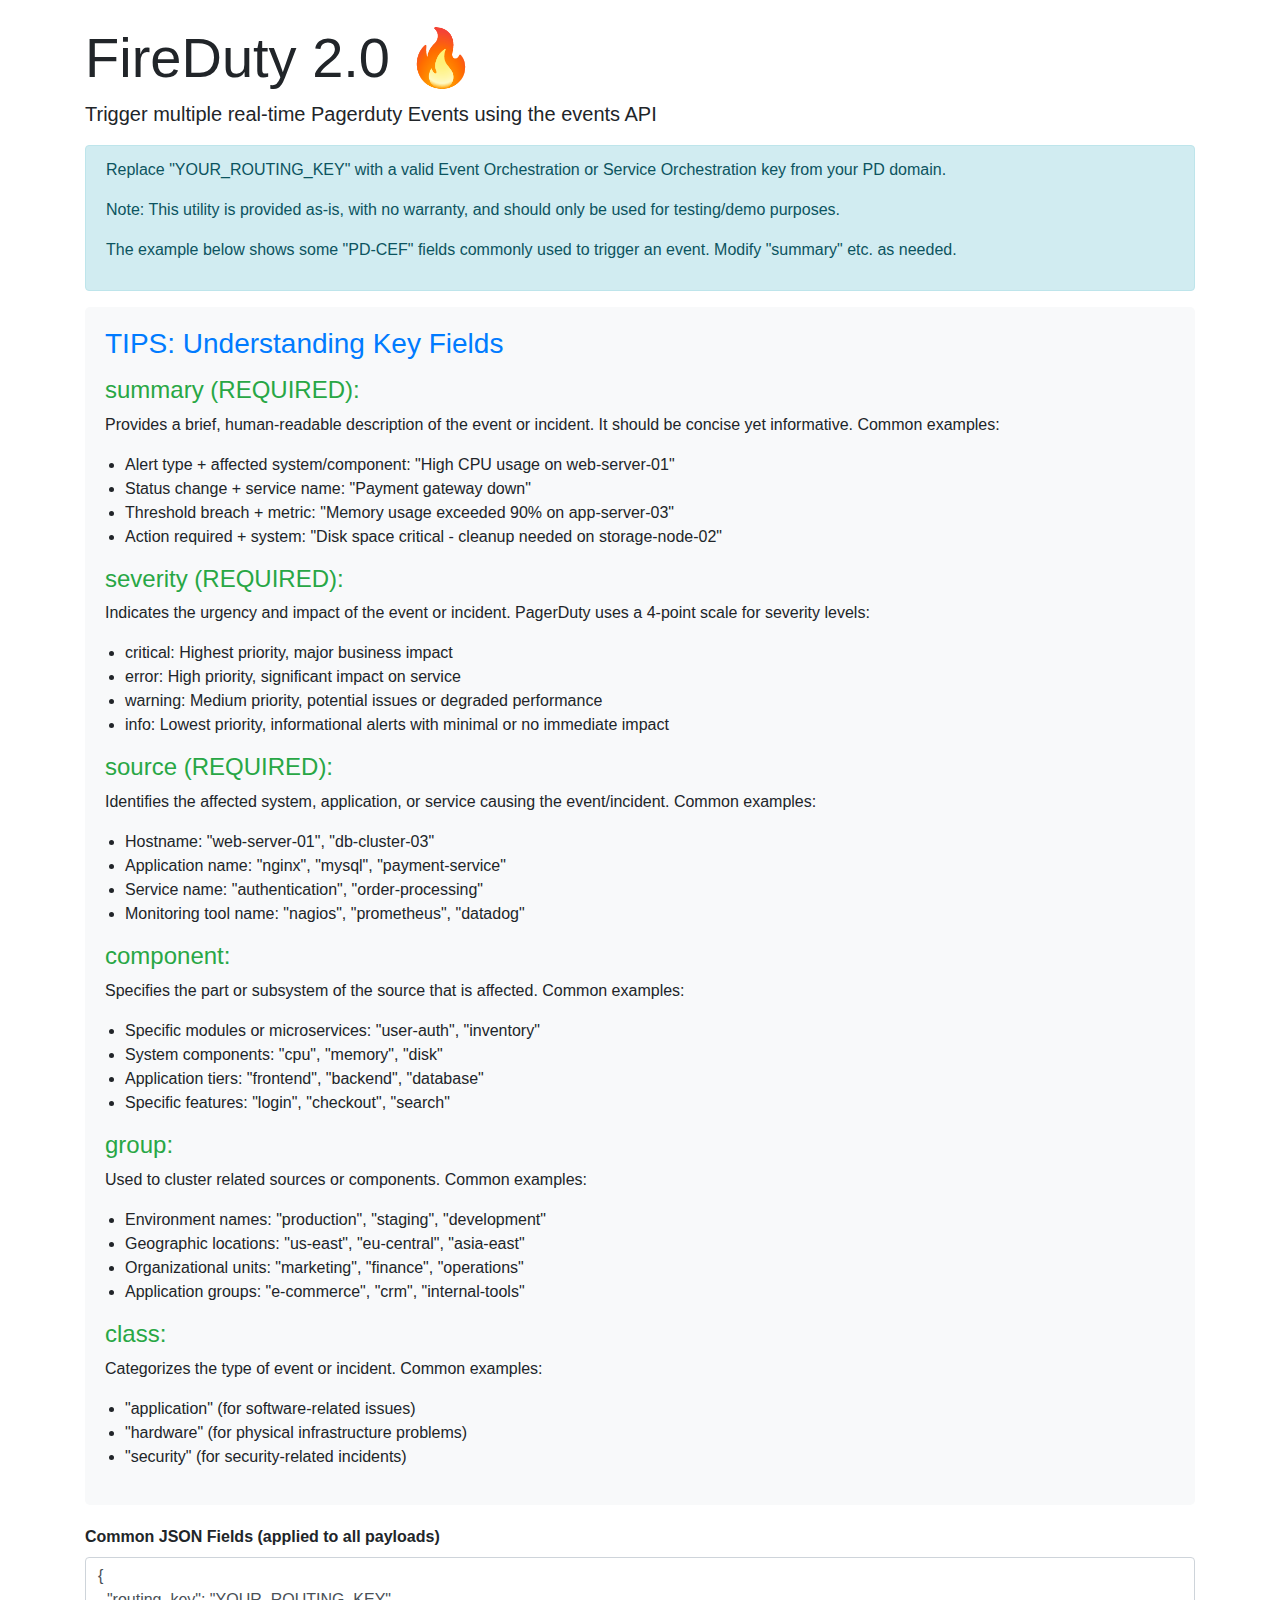
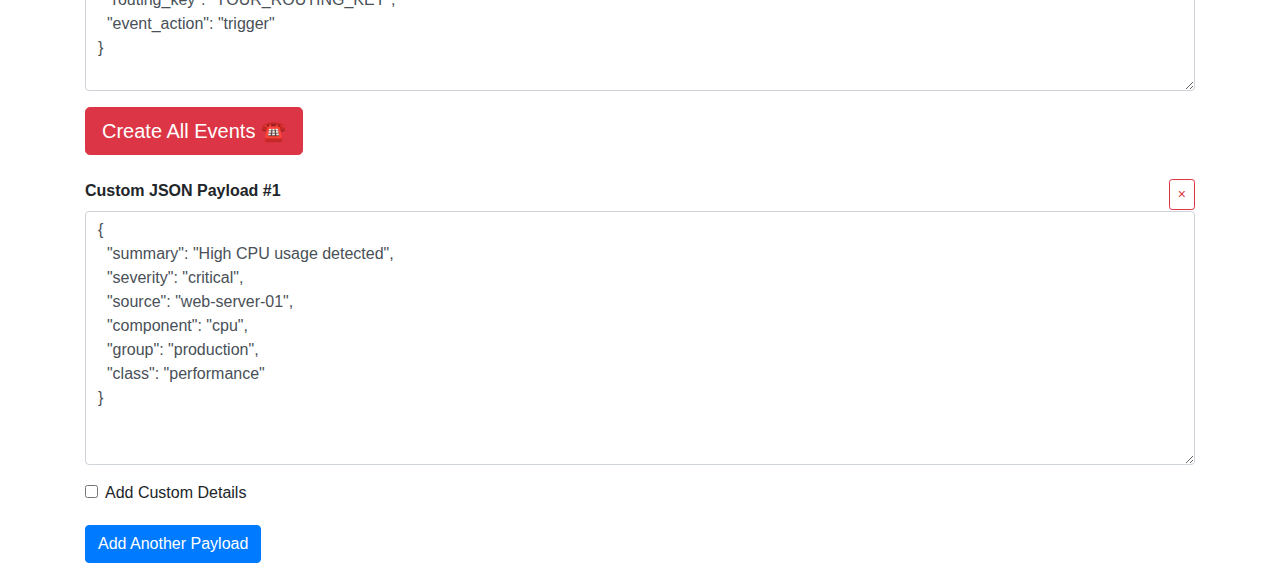
==== docs/index.html @ 9f6e8032 "mv files" ====
<!doctype html>
<html lang="en">
<head>
    <meta charset="utf-8">
    <meta name="viewport" content="width=device-width, initial-scale=1, shrink-to-fit=no">
    <link rel="icon" href="data:image/svg+xml,<svg xmlns=%22http://www.w3.org/2000/svg%22 viewBox=%220 0 100 100%22><text y=%22.9em%22 font-size=%2290%22>🔥</text></svg>">
    <link rel="stylesheet" href="https://cdn.jsdelivr.net/npm/bootstrap@4.0.0/dist/css/bootstrap.min.css" integrity="sha384-Gn5384xqQ1aoWXA+058RXPxPg6fy4IWvTNh0E263XmFcJlSAwiGgFAW/dAiS6JXm" crossorigin="anonymous">
    <style>
        .payload-container { margin-bottom: 20px; position: relative; }
        .remove-payload { position: absolute; top: 0; right: 0; }
        .tips-section { background-color: #f8f9fa; padding: 20px; border-radius: 5px; margin-bottom: 20px; }
        .tips-section h3 { color: #007bff; }
        .tips-section h4 { color: #28a745; margin-top: 15px; }
        .tips-section ul { padding-left: 20px; }
        .custom-details { display: none; }
        #error-message { display: none; margin-top: 10px; }
        .payload-container.border-danger { padding: 10px; margin-bottom: 10px; }
        .payload-container.border-success { padding: 10px; margin-bottom: 10px; }
    </style>
</head>
<body>
    <div class="container mt-4">
        <h1 class="display-4">FireDuty <strong>2.0</strong> 🔥</h1>
        <p class="lead">Trigger multiple real-time Pagerduty Events using the events API</p>
        <div class="alert alert-info">
            <p>Replace "YOUR_ROUTING_KEY" with a valid Event Orchestration or Service Orchestration key from your PD domain.</p>
            <p>Note: This utility is provided as-is, with no warranty, and should only be used for testing/demo purposes.</p>
            <p>The example below shows some "PD-CEF" fields commonly used to trigger an event. Modify "summary" etc. as needed.</p>
        </div>

        <div class="tips-section">
            <h3>TIPS: Understanding Key Fields</h3>

            <h4>summary (REQUIRED):</h4>
            <p>Provides a brief, human-readable description of the event or incident. It should be concise yet informative. Common examples:</p>
            <ul>
                <li>Alert type + affected system/component: "High CPU usage on web-server-01"</li>
                <li>Status change + service name: "Payment gateway down"</li>
                <li>Threshold breach + metric: "Memory usage exceeded 90% on app-server-03"</li>
                <li>Action required + system: "Disk space critical - cleanup needed on storage-node-02"</li>
            </ul>

            <h4>severity (REQUIRED):</h4>
            <p>Indicates the urgency and impact of the event or incident. PagerDuty uses a 4-point scale for severity levels:</p>
            <ul>
                <li>critical: Highest priority, major business impact</li>
                <li>error: High priority, significant impact on service</li>
                <li>warning: Medium priority, potential issues or degraded performance</li>
                <li>info: Lowest priority, informational alerts with minimal or no immediate impact</li>
            </ul>

            <h4>source (REQUIRED):</h4>
            <p>Identifies the affected system, application, or service causing the event/incident. Common examples:</p>
            <ul>
                <li>Hostname: "web-server-01", "db-cluster-03"</li>
                <li>Application name: "nginx", "mysql", "payment-service"</li>
                <li>Service name: "authentication", "order-processing"</li>
                <li>Monitoring tool name: "nagios", "prometheus", "datadog"</li>
            </ul>

            <h4>component:</h4>
            <p>Specifies the part or subsystem of the source that is affected. Common examples:</p>
            <ul>
                <li>Specific modules or microservices: "user-auth", "inventory"</li>
                <li>System components: "cpu", "memory", "disk"</li>
                <li>Application tiers: "frontend", "backend", "database"</li>
                <li>Specific features: "login", "checkout", "search"</li>
            </ul>

            <h4>group:</h4>
            <p>Used to cluster related sources or components. Common examples:</p>
            <ul>
                <li>Environment names: "production", "staging", "development"</li>
                <li>Geographic locations: "us-east", "eu-central", "asia-east"</li>
                <li>Organizational units: "marketing", "finance", "operations"</li>
                <li>Application groups: "e-commerce", "crm", "internal-tools"</li>
            </ul>

            <h4>class:</h4>
            <p>Categorizes the type of event or incident. Common examples:</p>
            <ul>
                <li>"application" (for software-related issues)</li>
                <li>"hardware" (for physical infrastructure problems)</li>
                <li>"security" (for security-related incidents)</li>
            </ul>
        </div>

        <div class="form-group">
            <label><strong>Common JSON Fields (applied to all payloads)</strong></label>
            <textarea id="common-fields" class="form-control" rows="5"></textarea>
        </div>

        <button id="create-all-events" class="btn btn-danger btn-lg mb-4">Create All Events ☎️</button>
        <div id="error-message" class="alert alert-danger"></div>

        <div id="payloads-container"></div>

        <button id="add-payload" class="btn btn-primary mb-4">Add Another Payload</button>
    </div>

    <template id="payload-template">
        <div class="payload-container">
            <button class="btn btn-sm btn-outline-danger remove-payload">&times;</button>
            <div class="form-group">
                <label><strong>Custom JSON Payload #<span class="payload-number"></span></strong></label>
                <textarea class="form-control payload" rows="10"></textarea>
            </div>
            <div class="form-check mb-2">
                <input class="form-check-input custom-details-toggle" type="checkbox" id="customDetailsCheck">
                <label class="form-check-label" for="customDetailsCheck">
                    Add Custom Details
                </label>
            </div>
            <div class="form-group custom-details">
                <label>Custom Details</label>
                <textarea class="form-control custom-details-payload" rows="5"></textarea>
            </div>
        </div>
    </template>

    <script>
    (function() {
        const defaultCommonFields = {
            "routing_key": "YOUR_ROUTING_KEY",
            "event_action": "trigger"
        };

        const defaultSpecificFields = {
            "summary": "High CPU usage detected",
            "severity": "critical",
            "source": "web-server-01",
            "component": "cpu",
            "group": "production",
            "class": "performance"
        };

        const defaultCustomDetails = {
          "cpu_usage_percent": 92.5,
          "threshold": 90,
          "top_processes": "nginx, php-fpm, mysql",
          "server_region": "us-east-1",
          "dashboard_url": "https://monitoring.example.com/dashboard/cpu-usage",
          "runbook_link": "https://wiki.example.com/ops/high-cpu-runbook",
          "affected_customers": 150
        };

        const elements = {
            payloadsContainer: document.getElementById('payloads-container'),
            addPayloadBtn: document.getElementById('add-payload'),
            createAllEventsBtn: document.getElementById('create-all-events'),
            payloadTemplate: document.getElementById('payload-template'),
            commonFieldsTextarea: document.getElementById('common-fields'),
            errorMessageDiv: document.getElementById('error-message')
        };

        elements.commonFieldsTextarea.value = JSON.stringify(defaultCommonFields, null, 2);

        function addPayloadBox() {
            const payloadBox = elements.payloadTemplate.content.cloneNode(true);
            const textarea = payloadBox.querySelector('.payload');
            textarea.value = JSON.stringify(defaultSpecificFields, null, 2);

            const customDetailsTextarea = payloadBox.querySelector('.custom-details-payload');
            customDetailsTextarea.value = JSON.stringify(defaultCustomDetails, null, 2);

            const customDetailsToggle = payloadBox.querySelector('.custom-details-toggle');
            const customDetailsSection = payloadBox.querySelector('.custom-details');

            customDetailsToggle.addEventListener('change', () => {
                customDetailsSection.style.display = customDetailsToggle.checked ? 'block' : 'none';
            });

            const payloadNumber = elements.payloadsContainer.children.length + 1;
            payloadBox.querySelector('.payload-number').textContent = payloadNumber;

            elements.payloadsContainer.appendChild(payloadBox);
        }

        function removePayloadBox(event) {
            if (event.target.classList.contains('remove-payload')) {
                event.target.closest('.payload-container').remove();
                updatePayloadNumbers();
            }
        }

        function updatePayloadNumbers() {
            elements.payloadsContainer.querySelectorAll('.payload-container').forEach((container, index) => {
                container.querySelector('.payload-number').textContent = index + 1;
            });
        }

        async function sendEvent(payload) {
            try {
                const response = await fetch("https://events.pagerduty.com/v2/enqueue", {
                    method: 'POST',
                    headers: { 'Content-Type': 'application/json' },
                    body: JSON.stringify(payload)
                });

                if (response.status === 202) {
                    return response.json();
                }

                const text = await response.text();
                throw new Error(`${response.status}|${text}`);
            } catch (error) {
                throw new Error(getFriendlyErrorMessage(error.message));
            }
        }

        function getFriendlyErrorMessage(errorMessage) {
            if (errorMessage.includes('400|Invalid routing key'))
                return "The routing key you provided is invalid. Please check your PagerDuty integration key and try again.";
            if (errorMessage.includes("'payload.severity' is invalid"))
                return "Invalid severity level. Please ensure the severity is one of: 'critical', 'warning', 'error', or 'info'.";
            return errorMessage; // Return the original message if no specific handler
        }

        function isValidJSON(str) {
            if (typeof str !== 'string') return false;
            str = str.trim();
            if (str[0] !== '{' || str[str.length - 1] !== '}') return false;
            try {
                const result = JSON.parse(str);
                const reparsed = JSON.parse(JSON.stringify(result));
                return JSON.stringify(reparsed) === JSON.stringify(result);
            } catch (e) {
                return false;
            }
        }

        function validatePayload(payload, index) {
            const requiredFields = ['source', 'severity', 'summary'];
            const missingFields = requiredFields.filter(field => !payload[field]);

            if (missingFields.length > 0) {
                return `Payload #${index + 1} is missing required field(s): ${missingFields.join(', ')}`;
            }

            // Check for valid severity
            const validSeverities = ['critical', 'warning', 'error', 'info'];
            if (!validSeverities.includes(payload.severity)) {
                return `Payload #${index + 1} has an invalid severity. It must be one of: ${validSeverities.join(', ')}`;
            }

            return null;
        }

        async function createAllEvents() {
            const originalButtonText = elements.createAllEventsBtn.textContent;
            elements.createAllEventsBtn.textContent = "Validating JSONs...";
            elements.createAllEventsBtn.disabled = true;
            elements.errorMessageDiv.style.display = 'none';

            // Validate common fields
            if (!isValidJSON(elements.commonFieldsTextarea.value)) {
                showError("Invalid JSON in Common Fields. Please check and try again.");
                return;
            }

            const commonFields = JSON.parse(elements.commonFieldsTextarea.value);

            // Validate all payloads before sending
            const payloadContainers = elements.payloadsContainer.querySelectorAll('.payload-container');
            let allValid = true;
            const validPayloads = [];

            payloadContainers.forEach((container, index) => {
                const payloadTextarea = container.querySelector('.payload');
                const customDetailsToggle = container.querySelector('.custom-details-toggle');
                const customDetailsTextarea = container.querySelector('.custom-details-payload');

                if (!isValidJSON(payloadTextarea.value)) {
                    showPayloadError(container, `Invalid JSON in Payload #${index + 1}`);
                    allValid = false;
                    return;
                }

                let payload = JSON.parse(payloadTextarea.value);

                // Check for missing required fields and valid severity
                const validationError = validatePayload(payload, index);
                if (validationError) {
                    showPayloadError(container, validationError);
                    allValid = false;
                    return;
                }

                if (customDetailsToggle.checked) {
                    if (!isValidJSON(customDetailsTextarea.value)) {
                        showPayloadError(container, `Invalid JSON in Custom Details for Payload #${index + 1}`);
                        allValid = false;
                        return;
                    }
                    payload.custom_details = JSON.parse(customDetailsTextarea.value);
                }

                showPayloadValid(container);
                validPayloads.push({ ...commonFields, payload });
            });

            if (!allValid) {
                showError("Please correct the invalid or incomplete payloads before sending.");
                return;
            }

            // All JSONs are valid, proceed with sending
            elements.createAllEventsBtn.textContent = "🔥🔥🔥🔥 Sending Events 🔥🔥🔥🔥";

            try {
                const results = await Promise.all(validPayloads.map(sendEvent));
                console.log('All events sent successfully:', results);
                showSuccess("Events Sent Successfully");
            } catch (error) {
                console.error('Error sending events:', error);
                showError(error.message);
            }
        }

        function showPayloadError(container, message) {
            container.classList.add('border', 'border-danger');
            const errorDiv = container.querySelector('.payload-error') || document.createElement('div');
            errorDiv.className = 'alert alert-danger mt-2 payload-error';
            errorDiv.textContent = message;
            container.appendChild(errorDiv);
        }

        function showPayloadValid(container) {
            container.classList.remove('border', 'border-danger');
            container.classList.add('border', 'border-success');
            const errorDiv = container.querySelector('.payload-error');
            if (errorDiv) errorDiv.remove();
        }

        function showError(message) {
            updateButtonState("Error Sending Events", 'btn-warning', message);
        }

        function showSuccess(message) {
            updateButtonState(message, 'btn-success');
        }

        function updateButtonState(message, buttonClass, errorMessage = '') {
            elements.createAllEventsBtn.textContent = message;
            elements.createAllEventsBtn.classList.remove('btn-danger', 'btn-success', 'btn-warning');
            elements.createAllEventsBtn.classList.add(buttonClass);

            if (errorMessage) {
                elements.errorMessageDiv.textContent = `Error: ${errorMessage}`;
                elements.errorMessageDiv.style.display = 'block';
            }

            setTimeout(() => {
                elements.createAllEventsBtn.textContent = "Create All Events ☎️";
                elements.createAllEventsBtn.classList.remove(buttonClass);
                elements.createAllEventsBtn.classList.add('btn-danger');
                elements.createAllEventsBtn.disabled = false;
            }, 3000);
        }

        elements.addPayloadBtn.addEventListener('click', addPayloadBox);
        elements.createAllEventsBtn.addEventListener('click', createAllEvents);
        elements.payloadsContainer.addEventListener('click', removePayloadBox);

        // Initialize with one payload box
        addPayloadBox();
    })();
    </script>
</body>
</html>
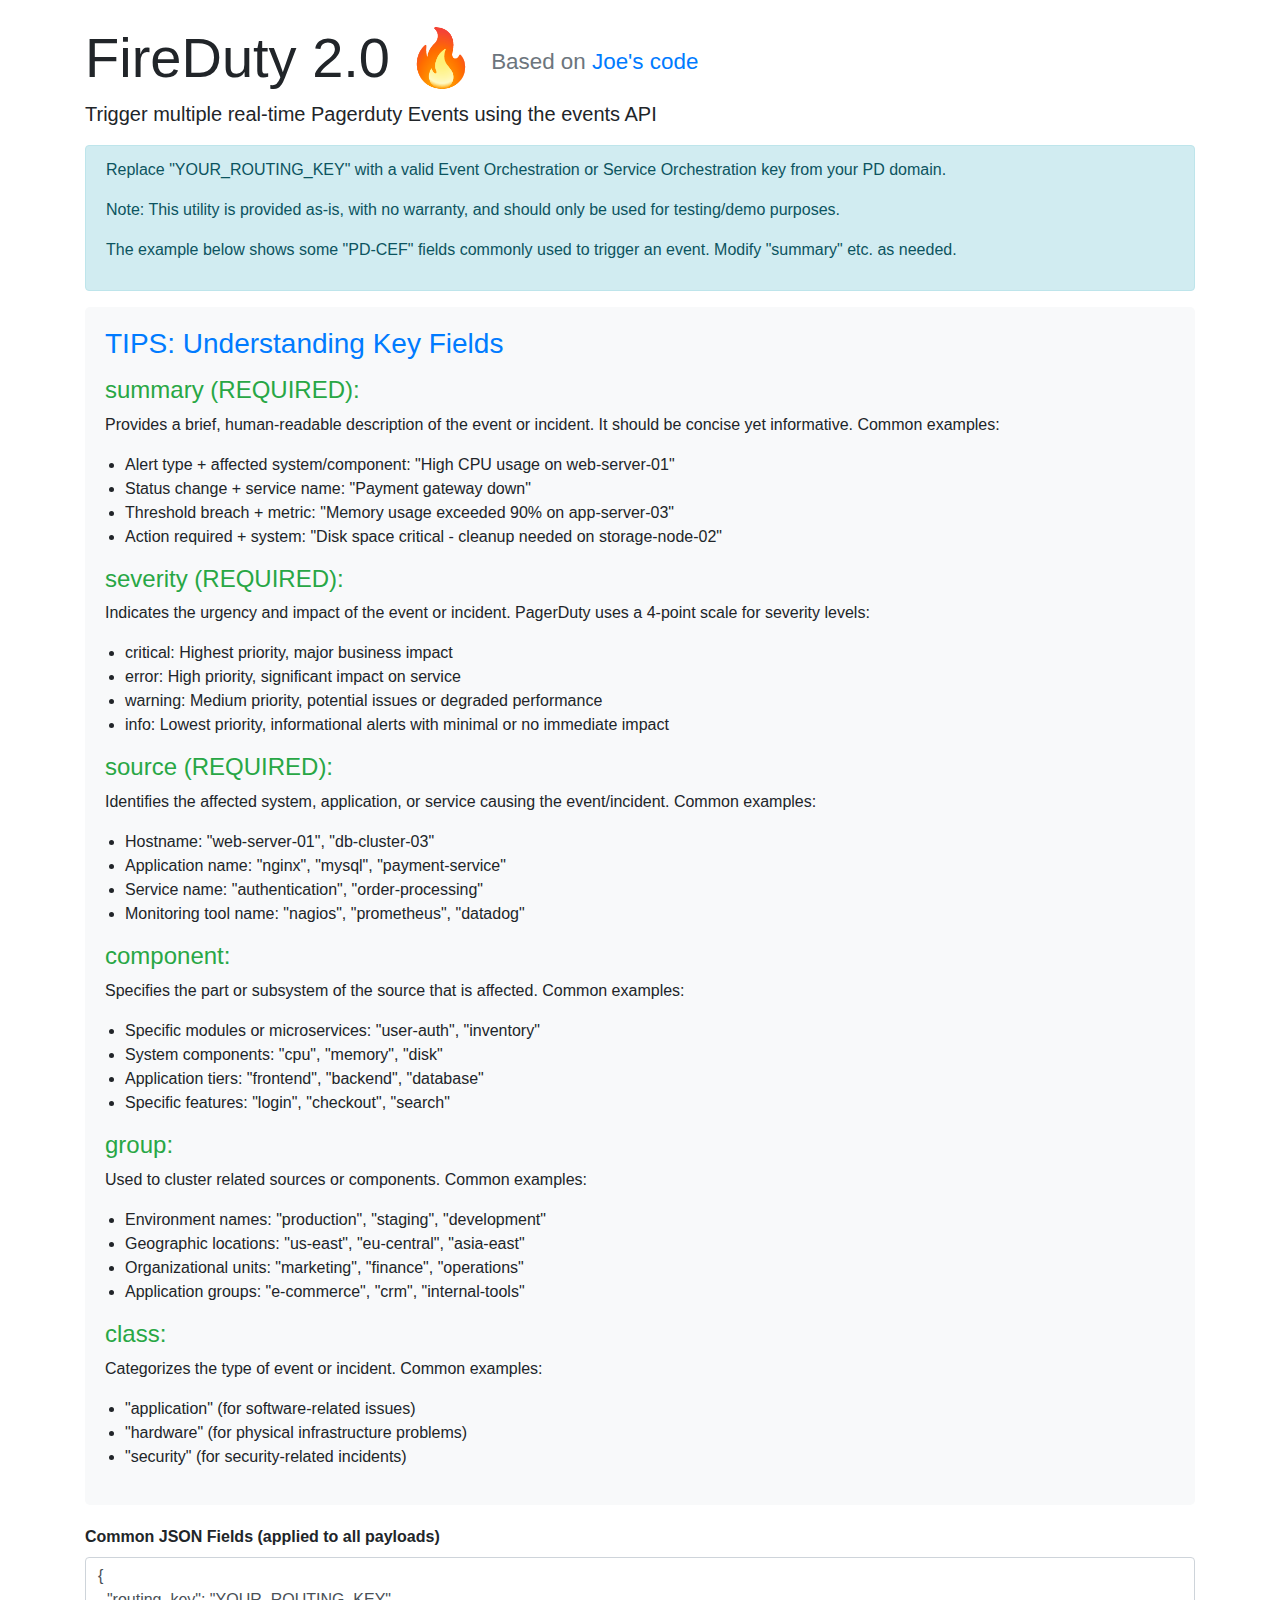
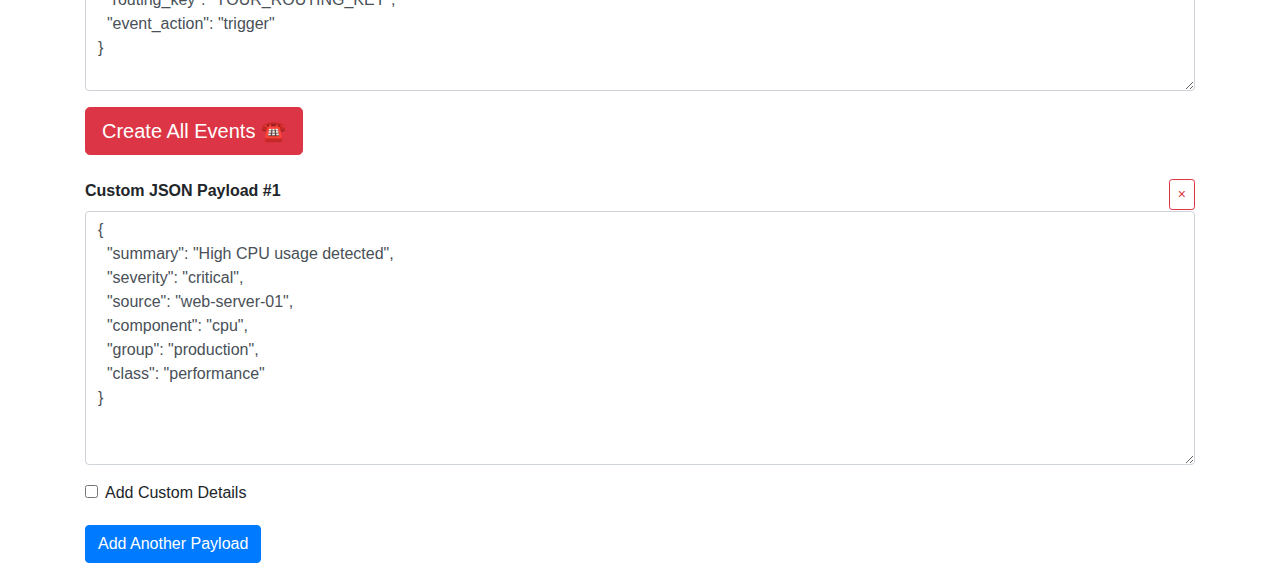
==== commit 4041cd38: "Add Joes code as based on" ====
--- a/docs/index.html
+++ b/docs/index.html
@@ -20,7 +20,12 @@
 </head>
 <body>
     <div class="container mt-4">
-        <h1 class="display-4">FireDuty <strong>2.0</strong> 🔥</h1>
+        <h1 class="display-4">
+  FireDuty <strong>2.0</strong> 🔥
+  <small class="text-muted" style="font-size: 0.4em; vertical-align: middle;">
+      Based on <a href="https://jcalcada.github.io/DemoDuty/easy.html" target="_blank" rel="noopener noreferrer">Joe's code</a>
+  </small>
+</h1>
         <p class="lead">Trigger multiple real-time Pagerduty Events using the events API</p>
         <div class="alert alert-info">
             <p>Replace "YOUR_ROUTING_KEY" with a valid Event Orchestration or Service Orchestration key from your PD domain.</p>
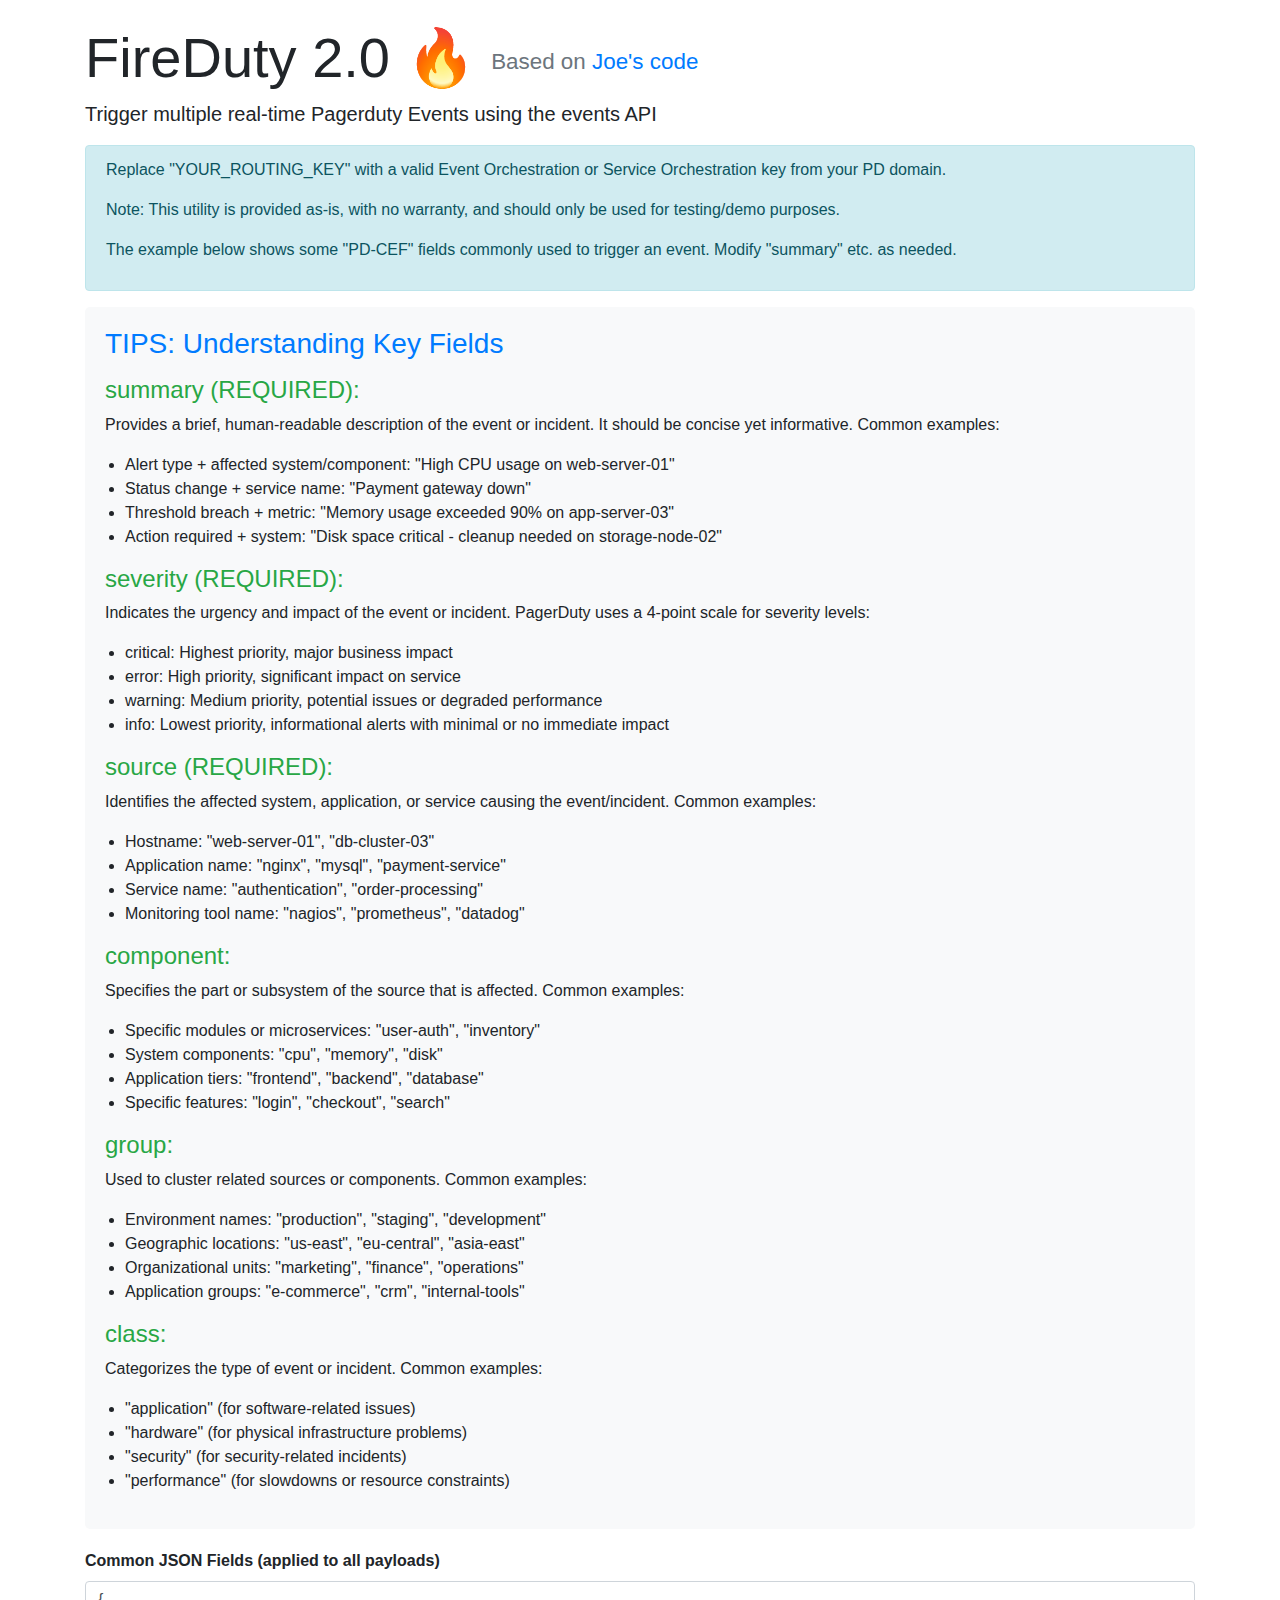
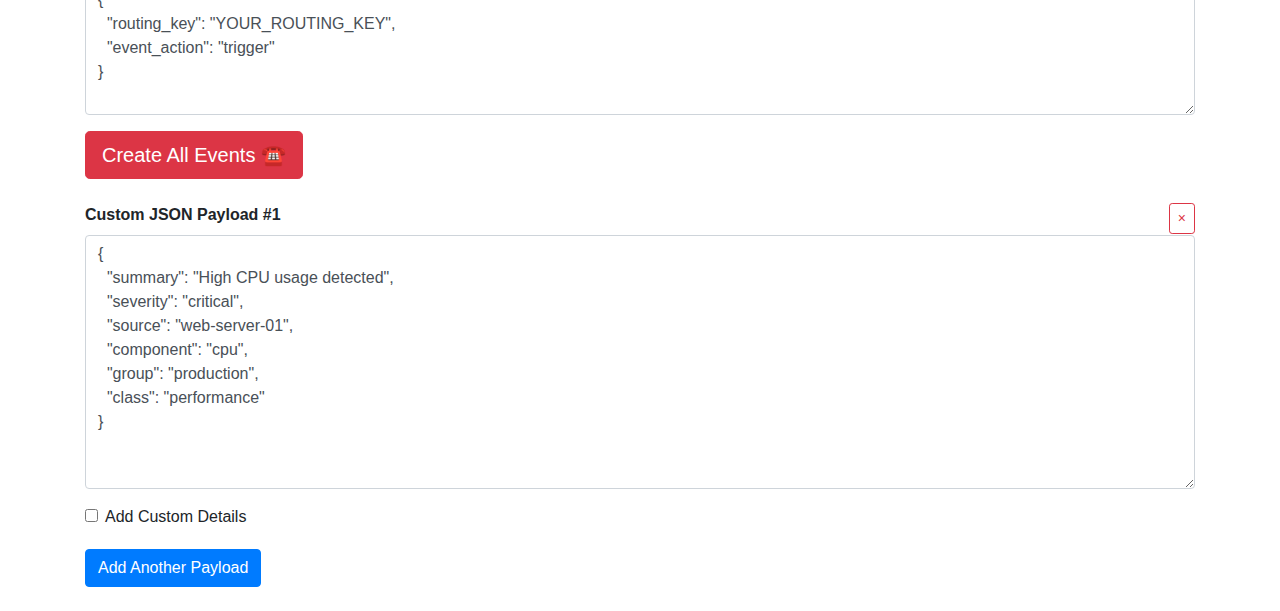
==== commit ea4dd482: "add missing class example" ====
--- a/docs/index.html
+++ b/docs/index.html
@@ -87,6 +87,7 @@
                 <li>"application" (for software-related issues)</li>
                 <li>"hardware" (for physical infrastructure problems)</li>
                 <li>"security" (for security-related incidents)</li>
+                <li>"performance" (for slowdowns or resource constraints)</li>
             </ul>
         </div>
 
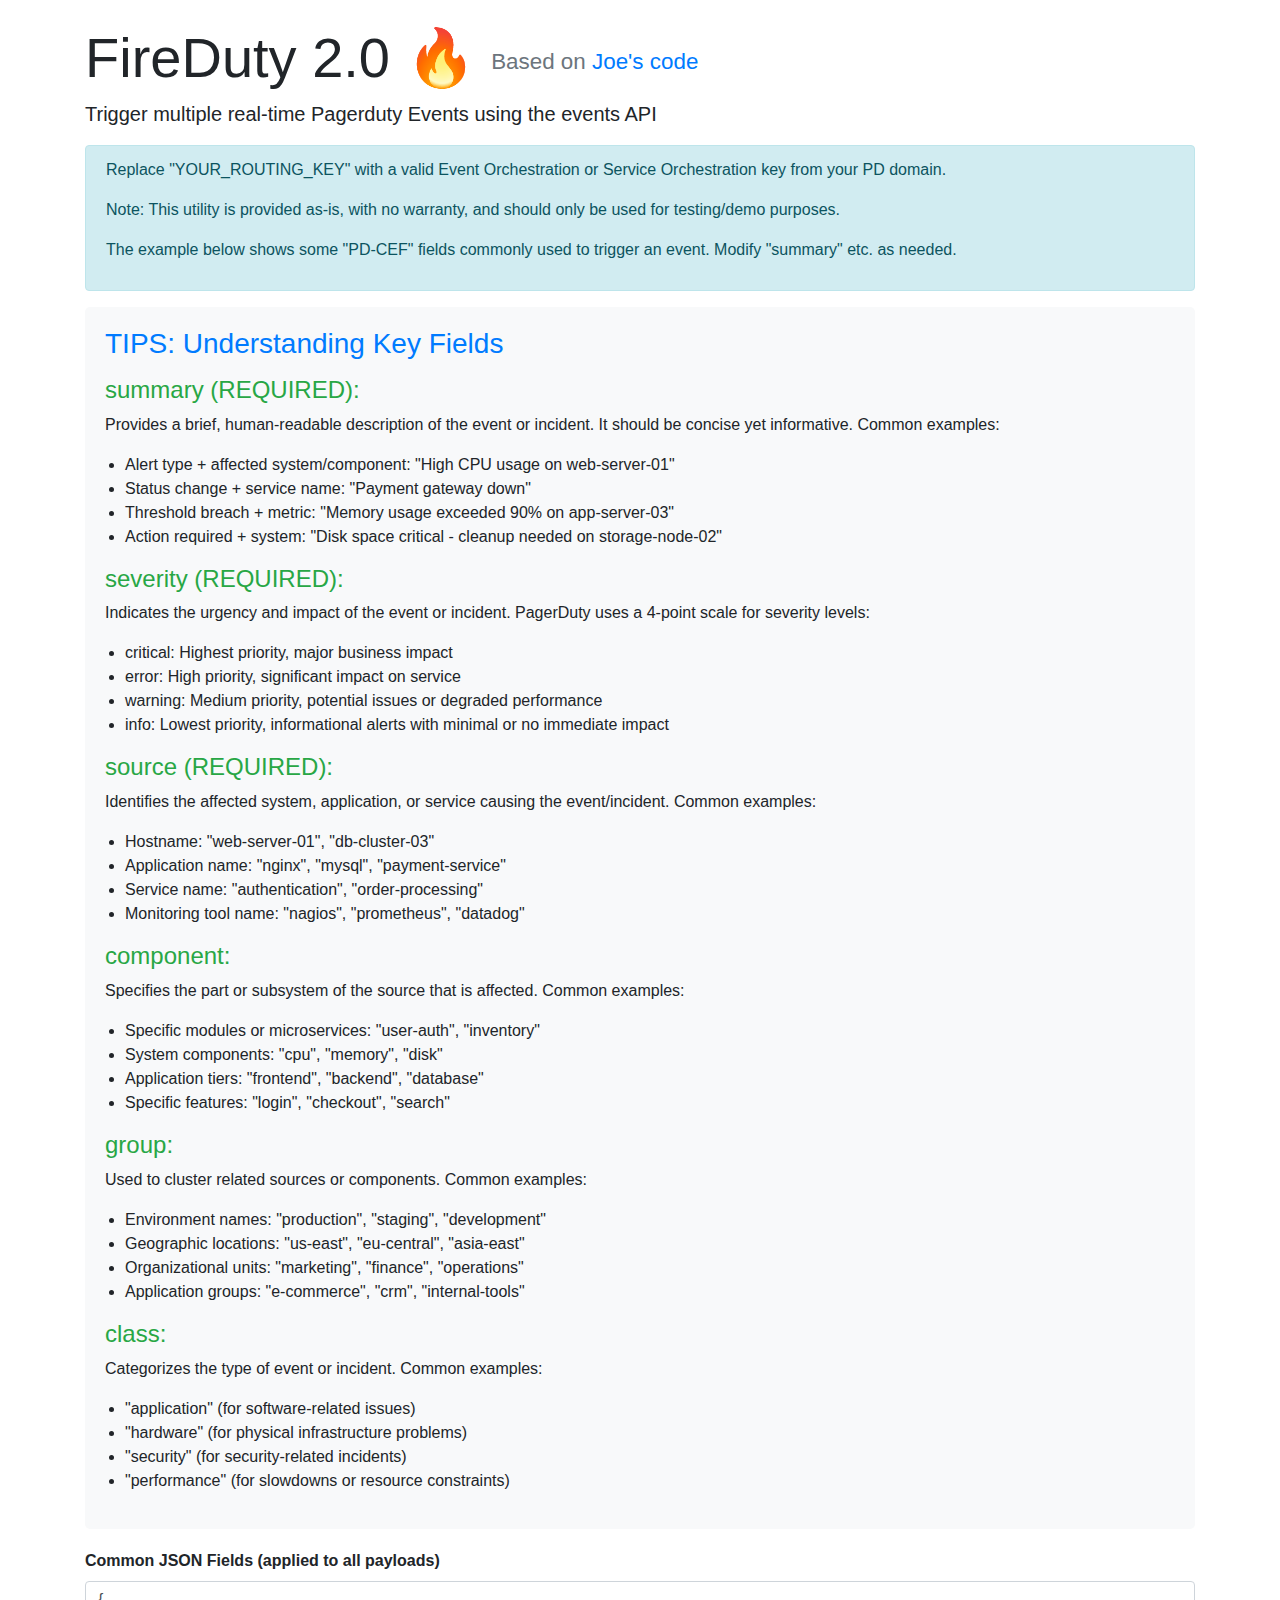
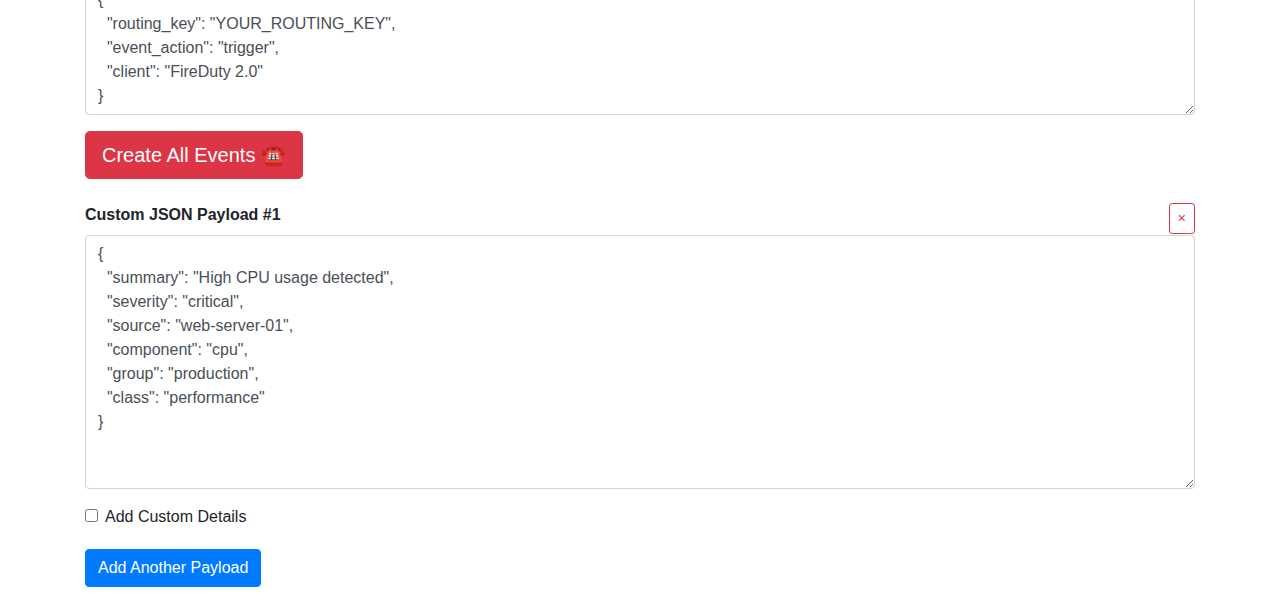
==== commit c2b88de3: "add client/url" ====
--- a/docs/index.html
+++ b/docs/index.html
@@ -128,7 +128,8 @@
     (function() {
         const defaultCommonFields = {
             "routing_key": "YOUR_ROUTING_KEY",
-            "event_action": "trigger"
+            "event_action": "trigger",
+            "client": "FireDuty 2.0"
         };
 
         const defaultSpecificFields = {
@@ -197,6 +198,9 @@
 
         async function sendEvent(payload) {
             try {
+
+                payload.client_url = "https://jplassnibatt.github.io/pd_events/";
+
                 const response = await fetch("https://events.pagerduty.com/v2/enqueue", {
                     method: 'POST',
                     headers: { 'Content-Type': 'application/json' },
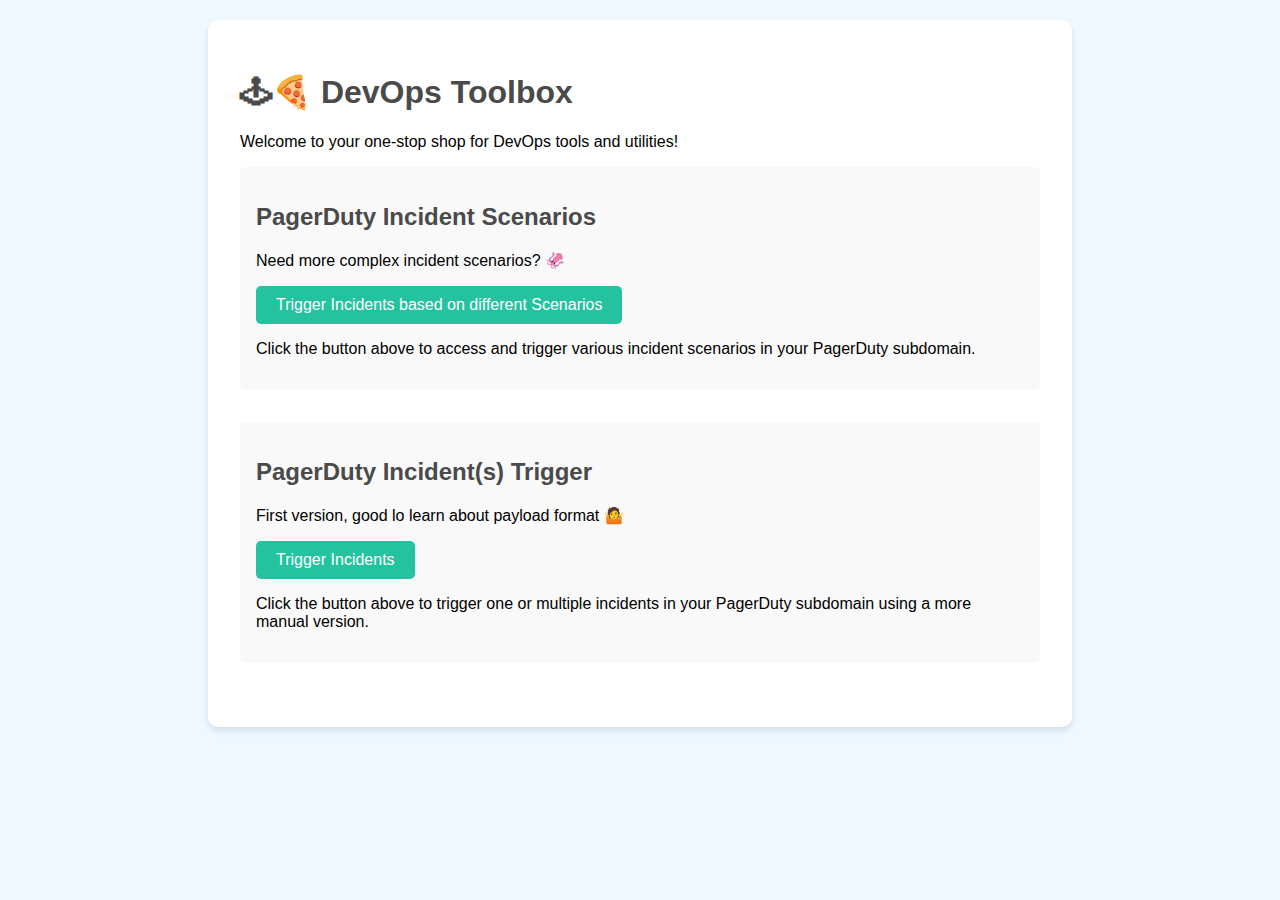
==== commit 33d1ebe4: "scenarios v1.0, separated easier, new index" ====
--- a/docs/index.html
+++ b/docs/index.html
@@ -1,380 +1,72 @@
-<!doctype html>
+<!DOCTYPE html>
 <html lang="en">
 <head>
-    <meta charset="utf-8">
-    <meta name="viewport" content="width=device-width, initial-scale=1, shrink-to-fit=no">
-    <link rel="icon" href="data:image/svg+xml,<svg xmlns=%22http://www.w3.org/2000/svg%22 viewBox=%220 0 100 100%22><text y=%22.9em%22 font-size=%2290%22>🔥</text></svg>">
-    <link rel="stylesheet" href="https://cdn.jsdelivr.net/npm/bootstrap@4.0.0/dist/css/bootstrap.min.css" integrity="sha384-Gn5384xqQ1aoWXA+058RXPxPg6fy4IWvTNh0E263XmFcJlSAwiGgFAW/dAiS6JXm" crossorigin="anonymous">
+    <meta charset="UTF-8">
+    <meta name="viewport" content="width=device-width, initial-scale=1.0">
+    <title>🕹🍕 DevOps Toolbox</title>
+    <link rel="icon" href="data:image/svg+xml,<svg xmlns='http://www.w3.org/2000/svg' viewBox='0 0 100 100'><text y='.9em' font-size='90'>🛠️</text></svg>">
     <style>
-        .payload-container { margin-bottom: 20px; position: relative; }
-        .remove-payload { position: absolute; top: 0; right: 0; }
-        .tips-section { background-color: #f8f9fa; padding: 20px; border-radius: 5px; margin-bottom: 20px; }
-        .tips-section h3 { color: #007bff; }
-        .tips-section h4 { color: #28a745; margin-top: 15px; }
-        .tips-section ul { padding-left: 20px; }
-        .custom-details { display: none; }
-        #error-message { display: none; margin-top: 10px; }
-        .payload-container.border-danger { padding: 10px; margin-bottom: 10px; }
-        .payload-container.border-success { padding: 10px; margin-bottom: 10px; }
+        body {
+            font-family: 'Arial', sans-serif;
+            background-color: #f0f8ff;
+            margin: 0;
+            padding: 20px;
+        }
+        .container {
+            max-width: 800px;
+            margin: 0 auto;
+            background-color: white;
+            padding: 2rem;
+            border-radius: 10px;
+            box-shadow: 0 4px 6px rgba(0, 0, 0, 0.1);
+        }
+        h1, h2 {
+            color: #4a4a4a;
+        }
+        .tool-section {
+            margin-bottom: 2rem;
+            padding: 1rem;
+            background-color: #f9f9f9;
+            border-radius: 5px;
+        }
+        .btn {
+            background-color: #25c2a0;
+            color: white;
+            padding: 10px 20px;
+            border: none;
+            border-radius: 5px;
+            font-size: 1rem;
+            cursor: pointer;
+            transition: background-color 0.3s ease;
+        }
+        .btn:hover {
+            background-color: #1ca086;
+        }
     </style>
 </head>
 <body>
-    <div class="container mt-4">
-        <h1 class="display-4">
-  FireDuty <strong>2.0</strong> 🔥
-  <small class="text-muted" style="font-size: 0.4em; vertical-align: middle;">
-      Based on <a href="https://jcalcada.github.io/DemoDuty/easy.html" target="_blank" rel="noopener noreferrer">Joe's code</a>
-  </small>
-</h1>
-        <p class="lead">Trigger multiple real-time Pagerduty Events using the events API</p>
-        <div class="alert alert-info">
-            <p>Replace "YOUR_ROUTING_KEY" with a valid Event Orchestration or Service Orchestration key from your PD domain.</p>
-            <p>Note: This utility is provided as-is, with no warranty, and should only be used for testing/demo purposes.</p>
-            <p>The example below shows some "PD-CEF" fields commonly used to trigger an event. Modify "summary" etc. as needed.</p>
+    <div class="container">
+        <h1>🕹🍕 DevOps Toolbox</h1>
+        <p>Welcome to your one-stop shop for DevOps tools and utilities!</p>
+
+        <div class="tool-section">
+            <h2>PagerDuty Incident Scenarios</h2>
+            <p>Need more complex incident scenarios? 🦑</p>
+            <a href="https://jplassnibatt.github.io/pd_events/scenarios.html" target="_blank" rel="noopener noreferrer">
+                <button class="btn">Trigger Incidents based on different Scenarios</button>
+            </a>
+            <p>Click the button above to access and trigger various incident scenarios in your PagerDuty subdomain.</p>
         </div>
 
-        <div class="tips-section">
-            <h3>TIPS: Understanding Key Fields</h3>
-
-            <h4>summary (REQUIRED):</h4>
-            <p>Provides a brief, human-readable description of the event or incident. It should be concise yet informative. Common examples:</p>
-            <ul>
-                <li>Alert type + affected system/component: "High CPU usage on web-server-01"</li>
-                <li>Status change + service name: "Payment gateway down"</li>
-                <li>Threshold breach + metric: "Memory usage exceeded 90% on app-server-03"</li>
-                <li>Action required + system: "Disk space critical - cleanup needed on storage-node-02"</li>
-            </ul>
-
-            <h4>severity (REQUIRED):</h4>
-            <p>Indicates the urgency and impact of the event or incident. PagerDuty uses a 4-point scale for severity levels:</p>
-            <ul>
-                <li>critical: Highest priority, major business impact</li>
-                <li>error: High priority, significant impact on service</li>
-                <li>warning: Medium priority, potential issues or degraded performance</li>
-                <li>info: Lowest priority, informational alerts with minimal or no immediate impact</li>
-            </ul>
-
-            <h4>source (REQUIRED):</h4>
-            <p>Identifies the affected system, application, or service causing the event/incident. Common examples:</p>
-            <ul>
-                <li>Hostname: "web-server-01", "db-cluster-03"</li>
-                <li>Application name: "nginx", "mysql", "payment-service"</li>
-                <li>Service name: "authentication", "order-processing"</li>
-                <li>Monitoring tool name: "nagios", "prometheus", "datadog"</li>
-            </ul>
-
-            <h4>component:</h4>
-            <p>Specifies the part or subsystem of the source that is affected. Common examples:</p>
-            <ul>
-                <li>Specific modules or microservices: "user-auth", "inventory"</li>
-                <li>System components: "cpu", "memory", "disk"</li>
-                <li>Application tiers: "frontend", "backend", "database"</li>
-                <li>Specific features: "login", "checkout", "search"</li>
-            </ul>
-
-            <h4>group:</h4>
-            <p>Used to cluster related sources or components. Common examples:</p>
-            <ul>
-                <li>Environment names: "production", "staging", "development"</li>
-                <li>Geographic locations: "us-east", "eu-central", "asia-east"</li>
-                <li>Organizational units: "marketing", "finance", "operations"</li>
-                <li>Application groups: "e-commerce", "crm", "internal-tools"</li>
-            </ul>
-
-            <h4>class:</h4>
-            <p>Categorizes the type of event or incident. Common examples:</p>
-            <ul>
-                <li>"application" (for software-related issues)</li>
-                <li>"hardware" (for physical infrastructure problems)</li>
-                <li>"security" (for security-related incidents)</li>
-                <li>"performance" (for slowdowns or resource constraints)</li>
-            </ul>
+        <div class="tool-section">
+            <h2>PagerDuty Incident(s) Trigger</h2>
+            <p>First version, good lo learn about payload format 🤷</p>
+            <a href="https://jplassnibatt.github.io/pd_events/easier.html" target="_blank" rel="noopener noreferrer">
+                <button class="btn">Trigger Incidents</button>
+            </a>
+            <p>Click the button above to trigger one or multiple incidents in your PagerDuty subdomain using a more manual version.</p>
         </div>
 
-        <div class="form-group">
-            <label><strong>Common JSON Fields (applied to all payloads)</strong></label>
-            <textarea id="common-fields" class="form-control" rows="5"></textarea>
-        </div>
-
-        <button id="create-all-events" class="btn btn-danger btn-lg mb-4">Create All Events ☎️</button>
-        <div id="error-message" class="alert alert-danger"></div>
-
-        <div id="payloads-container"></div>
-
-        <button id="add-payload" class="btn btn-primary mb-4">Add Another Payload</button>
     </div>
-
-    <template id="payload-template">
-        <div class="payload-container">
-            <button class="btn btn-sm btn-outline-danger remove-payload">&times;</button>
-            <div class="form-group">
-                <label><strong>Custom JSON Payload #<span class="payload-number"></span></strong></label>
-                <textarea class="form-control payload" rows="10"></textarea>
-            </div>
-            <div class="form-check mb-2">
-                <input class="form-check-input custom-details-toggle" type="checkbox" id="customDetailsCheck">
-                <label class="form-check-label" for="customDetailsCheck">
-                    Add Custom Details
-                </label>
-            </div>
-            <div class="form-group custom-details">
-                <label>Custom Details</label>
-                <textarea class="form-control custom-details-payload" rows="5"></textarea>
-            </div>
-        </div>
-    </template>
-
-    <script>
-    (function() {
-        const defaultCommonFields = {
-            "routing_key": "YOUR_ROUTING_KEY",
-            "event_action": "trigger",
-            "client": "FireDuty 2.0"
-        };
-
-        const defaultSpecificFields = {
-            "summary": "High CPU usage detected",
-            "severity": "critical",
-            "source": "web-server-01",
-            "component": "cpu",
-            "group": "production",
-            "class": "performance"
-        };
-
-        const defaultCustomDetails = {
-          "cpu_usage_percent": 92.5,
-          "threshold": 90,
-          "top_processes": "nginx, php-fpm, mysql",
-          "server_region": "us-east-1",
-          "dashboard_url": "https://monitoring.example.com/dashboard/cpu-usage",
-          "runbook_link": "https://wiki.example.com/ops/high-cpu-runbook",
-          "affected_customers": 150
-        };
-
-        const elements = {
-            payloadsContainer: document.getElementById('payloads-container'),
-            addPayloadBtn: document.getElementById('add-payload'),
-            createAllEventsBtn: document.getElementById('create-all-events'),
-            payloadTemplate: document.getElementById('payload-template'),
-            commonFieldsTextarea: document.getElementById('common-fields'),
-            errorMessageDiv: document.getElementById('error-message')
-        };
-
-        elements.commonFieldsTextarea.value = JSON.stringify(defaultCommonFields, null, 2);
-
-        function addPayloadBox() {
-            const payloadBox = elements.payloadTemplate.content.cloneNode(true);
-            const textarea = payloadBox.querySelector('.payload');
-            textarea.value = JSON.stringify(defaultSpecificFields, null, 2);
-
-            const customDetailsTextarea = payloadBox.querySelector('.custom-details-payload');
-            customDetailsTextarea.value = JSON.stringify(defaultCustomDetails, null, 2);
-
-            const customDetailsToggle = payloadBox.querySelector('.custom-details-toggle');
-            const customDetailsSection = payloadBox.querySelector('.custom-details');
-
-            customDetailsToggle.addEventListener('change', () => {
-                customDetailsSection.style.display = customDetailsToggle.checked ? 'block' : 'none';
-            });
-
-            const payloadNumber = elements.payloadsContainer.children.length + 1;
-            payloadBox.querySelector('.payload-number').textContent = payloadNumber;
-
-            elements.payloadsContainer.appendChild(payloadBox);
-        }
-
-        function removePayloadBox(event) {
-            if (event.target.classList.contains('remove-payload')) {
-                event.target.closest('.payload-container').remove();
-                updatePayloadNumbers();
-            }
-        }
-
-        function updatePayloadNumbers() {
-            elements.payloadsContainer.querySelectorAll('.payload-container').forEach((container, index) => {
-                container.querySelector('.payload-number').textContent = index + 1;
-            });
-        }
-
-        async function sendEvent(payload) {
-            try {
-
-                payload.client_url = "https://jplassnibatt.github.io/pd_events/";
-
-                const response = await fetch("https://events.pagerduty.com/v2/enqueue", {
-                    method: 'POST',
-                    headers: { 'Content-Type': 'application/json' },
-                    body: JSON.stringify(payload)
-                });
-
-                if (response.status === 202) {
-                    return response.json();
-                }
-
-                const text = await response.text();
-                throw new Error(`${response.status}|${text}`);
-            } catch (error) {
-                throw new Error(getFriendlyErrorMessage(error.message));
-            }
-        }
-
-        function getFriendlyErrorMessage(errorMessage) {
-            if (errorMessage.includes('400|Invalid routing key'))
-                return "The routing key you provided is invalid. Please check your PagerDuty integration key and try again.";
-            if (errorMessage.includes("'payload.severity' is invalid"))
-                return "Invalid severity level. Please ensure the severity is one of: 'critical', 'warning', 'error', or 'info'.";
-            return errorMessage; // Return the original message if no specific handler
-        }
-
-        function isValidJSON(str) {
-            if (typeof str !== 'string') return false;
-            str = str.trim();
-            if (str[0] !== '{' || str[str.length - 1] !== '}') return false;
-            try {
-                const result = JSON.parse(str);
-                const reparsed = JSON.parse(JSON.stringify(result));
-                return JSON.stringify(reparsed) === JSON.stringify(result);
-            } catch (e) {
-                return false;
-            }
-        }
-
-        function validatePayload(payload, index) {
-            const requiredFields = ['source', 'severity', 'summary'];
-            const missingFields = requiredFields.filter(field => !payload[field]);
-
-            if (missingFields.length > 0) {
-                return `Payload #${index + 1} is missing required field(s): ${missingFields.join(', ')}`;
-            }
-
-            // Check for valid severity
-            const validSeverities = ['critical', 'warning', 'error', 'info'];
-            if (!validSeverities.includes(payload.severity)) {
-                return `Payload #${index + 1} has an invalid severity. It must be one of: ${validSeverities.join(', ')}`;
-            }
-
-            return null;
-        }
-
-        async function createAllEvents() {
-            const originalButtonText = elements.createAllEventsBtn.textContent;
-            elements.createAllEventsBtn.textContent = "Validating JSONs...";
-            elements.createAllEventsBtn.disabled = true;
-            elements.errorMessageDiv.style.display = 'none';
-
-            // Validate common fields
-            if (!isValidJSON(elements.commonFieldsTextarea.value)) {
-                showError("Invalid JSON in Common Fields. Please check and try again.");
-                return;
-            }
-
-            const commonFields = JSON.parse(elements.commonFieldsTextarea.value);
-
-            // Validate all payloads before sending
-            const payloadContainers = elements.payloadsContainer.querySelectorAll('.payload-container');
-            let allValid = true;
-            const validPayloads = [];
-
-            payloadContainers.forEach((container, index) => {
-                const payloadTextarea = container.querySelector('.payload');
-                const customDetailsToggle = container.querySelector('.custom-details-toggle');
-                const customDetailsTextarea = container.querySelector('.custom-details-payload');
-
-                if (!isValidJSON(payloadTextarea.value)) {
-                    showPayloadError(container, `Invalid JSON in Payload #${index + 1}`);
-                    allValid = false;
-                    return;
-                }
-
-                let payload = JSON.parse(payloadTextarea.value);
-
-                // Check for missing required fields and valid severity
-                const validationError = validatePayload(payload, index);
-                if (validationError) {
-                    showPayloadError(container, validationError);
-                    allValid = false;
-                    return;
-                }
-
-                if (customDetailsToggle.checked) {
-                    if (!isValidJSON(customDetailsTextarea.value)) {
-                        showPayloadError(container, `Invalid JSON in Custom Details for Payload #${index + 1}`);
-                        allValid = false;
-                        return;
-                    }
-                    payload.custom_details = JSON.parse(customDetailsTextarea.value);
-                }
-
-                showPayloadValid(container);
-                validPayloads.push({ ...commonFields, payload });
-            });
-
-            if (!allValid) {
-                showError("Please correct the invalid or incomplete payloads before sending.");
-                return;
-            }
-
-            // All JSONs are valid, proceed with sending
-            elements.createAllEventsBtn.textContent = "🔥🔥🔥🔥 Sending Events 🔥🔥🔥🔥";
-
-            try {
-                const results = await Promise.all(validPayloads.map(sendEvent));
-                console.log('All events sent successfully:', results);
-                showSuccess("Events Sent Successfully");
-            } catch (error) {
-                console.error('Error sending events:', error);
-                showError(error.message);
-            }
-        }
-
-        function showPayloadError(container, message) {
-            container.classList.add('border', 'border-danger');
-            const errorDiv = container.querySelector('.payload-error') || document.createElement('div');
-            errorDiv.className = 'alert alert-danger mt-2 payload-error';
-            errorDiv.textContent = message;
-            container.appendChild(errorDiv);
-        }
-
-        function showPayloadValid(container) {
-            container.classList.remove('border', 'border-danger');
-            container.classList.add('border', 'border-success');
-            const errorDiv = container.querySelector('.payload-error');
-            if (errorDiv) errorDiv.remove();
-        }
-
-        function showError(message) {
-            updateButtonState("Error Sending Events", 'btn-warning', message);
-        }
-
-        function showSuccess(message) {
-            updateButtonState(message, 'btn-success');
-        }
-
-        function updateButtonState(message, buttonClass, errorMessage = '') {
-            elements.createAllEventsBtn.textContent = message;
-            elements.createAllEventsBtn.classList.remove('btn-danger', 'btn-success', 'btn-warning');
-            elements.createAllEventsBtn.classList.add(buttonClass);
-
-            if (errorMessage) {
-                elements.errorMessageDiv.textContent = `Error: ${errorMessage}`;
-                elements.errorMessageDiv.style.display = 'block';
-            }
-
-            setTimeout(() => {
-                elements.createAllEventsBtn.textContent = "Create All Events ☎️";
-                elements.createAllEventsBtn.classList.remove(buttonClass);
-                elements.createAllEventsBtn.classList.add('btn-danger');
-                elements.createAllEventsBtn.disabled = false;
-            }, 3000);
-        }
-
-        elements.addPayloadBtn.addEventListener('click', addPayloadBox);
-        elements.createAllEventsBtn.addEventListener('click', createAllEvents);
-        elements.payloadsContainer.addEventListener('click', removePayloadBox);
-
-        // Initialize with one payload box
-        addPayloadBox();
-    })();
-    </script>
 </body>
 </html>
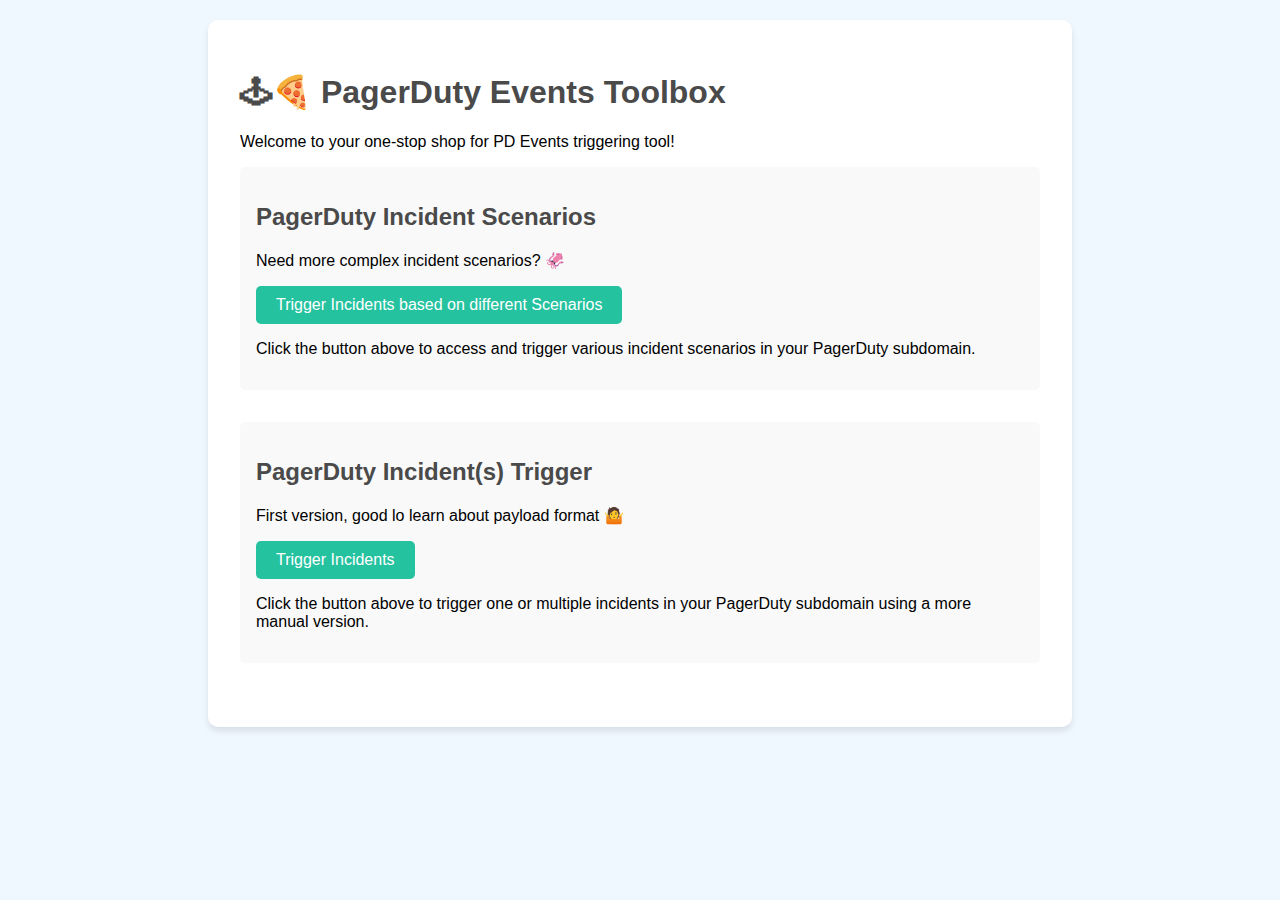
==== commit b265197f: "edit to add pd related title" ====
--- a/docs/index.html
+++ b/docs/index.html
@@ -3,7 +3,7 @@
 <head>
     <meta charset="UTF-8">
     <meta name="viewport" content="width=device-width, initial-scale=1.0">
-    <title>🕹🍕 DevOps Toolbox</title>
+    <title>🕹🍕 PagerDuty Events Toolbox</title>
     <link rel="icon" href="data:image/svg+xml,<svg xmlns='http://www.w3.org/2000/svg' viewBox='0 0 100 100'><text y='.9em' font-size='90'>🛠️</text></svg>">
     <style>
         body {
@@ -46,8 +46,8 @@
 </head>
 <body>
     <div class="container">
-        <h1>🕹🍕 DevOps Toolbox</h1>
-        <p>Welcome to your one-stop shop for DevOps tools and utilities!</p>
+        <h1>🕹🍕 PagerDuty Events Toolbox</h1>
+        <p>Welcome to your one-stop shop for PD Events triggering tool!</p>
 
         <div class="tool-section">
             <h2>PagerDuty Incident Scenarios</h2>
